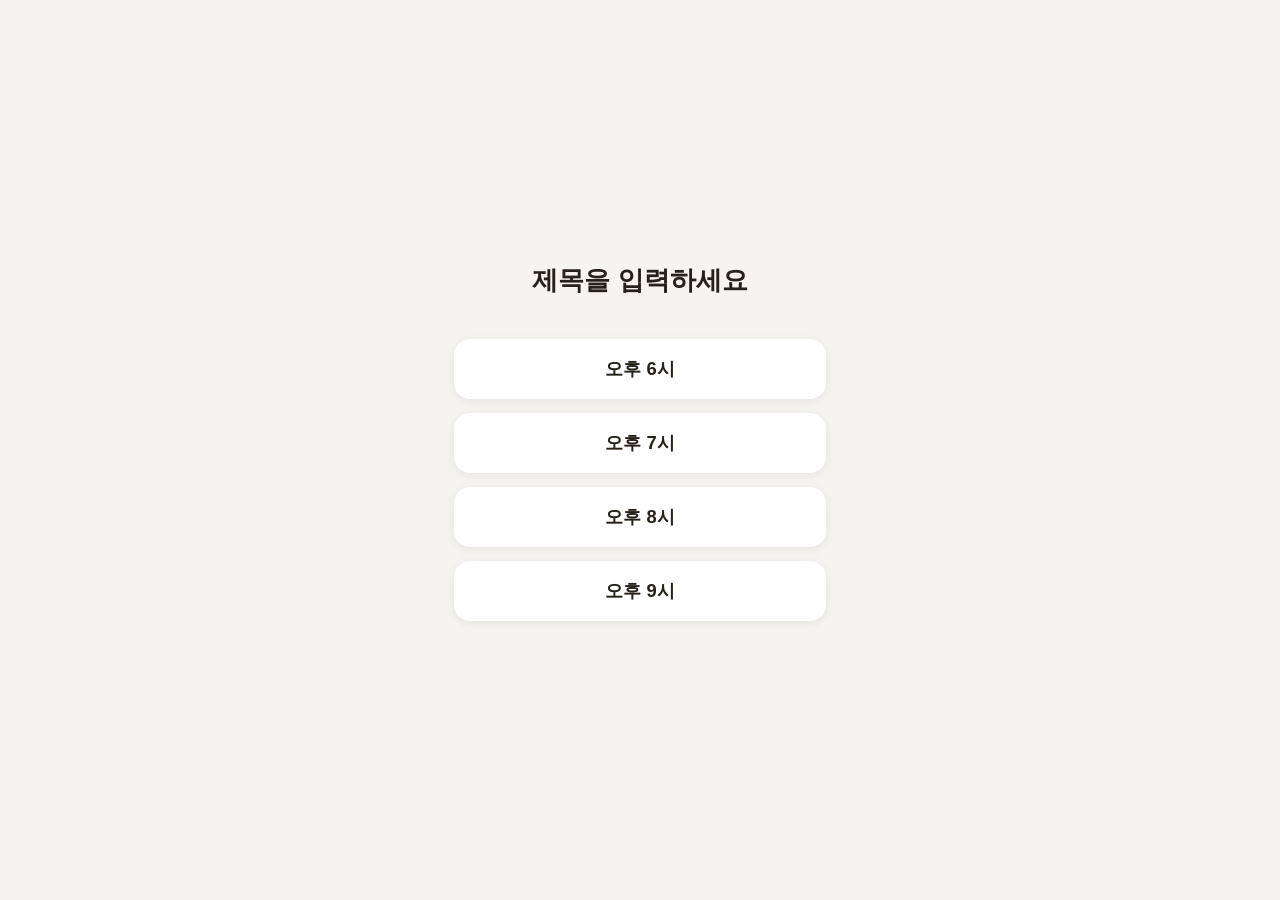
==== index.html @ 17bb186c "시간 선택 웹 페이지 추가 Co-Authored-By: Claude Fable 5 <noreply@anthropic.com>" ====
<!DOCTYPE html>
<html lang="ko">
<head>
  <meta charset="UTF-8" />
  <meta name="viewport" content="width=device-width, initial-scale=1.0, viewport-fit=cover" />
  <title>제목을 입력하세요</title>
  <!-- 카톡 링크 미리보기 -->
  <meta property="og:title" content="제목을 입력하세요" />
  <meta property="og:description" content="설명을 입력하세요" />
  <style>
    * { margin: 0; padding: 0; box-sizing: border-box; }

    html, body {
      height: 100%;
    }

    body {
      font-family: -apple-system, BlinkMacSystemFont, "Apple SD Gothic Neo", "Pretendard", "Noto Sans KR", sans-serif;
      background: #f6f4ef;
      color: #26221b;
      display: flex;
      justify-content: center;
    }

    .container {
      width: 100%;
      max-width: 420px;
      min-height: 100%;
      display: flex;
      flex-direction: column;
      justify-content: center;
      padding: 32px 24px 48px;
    }

    h1 {
      font-size: 1.6rem;
      line-height: 1.4;
      text-align: center;
      margin-bottom: 40px;
      word-break: keep-all;
    }

    .buttons {
      display: flex;
      flex-direction: column;
      gap: 14px;
    }

    .time-btn {
      height: 60px;
      border: none;
      border-radius: 16px;
      background: #ffffff;
      color: #26221b;
      font-size: 1.15rem;
      font-weight: 600;
      font-family: inherit;
      box-shadow: 0 2px 8px rgba(38, 34, 27, 0.08);
      cursor: pointer;
      transition: transform 0.1s ease, background 0.2s ease, color 0.2s ease;
      -webkit-tap-highlight-color: transparent;
    }

    .time-btn:active {
      transform: scale(0.97);
    }

    .time-btn.correct {
      background: #e8632c;
      color: #ffffff;
      animation: pop 0.45s ease;
    }

    @keyframes pop {
      0%   { transform: scale(1); }
      40%  { transform: scale(1.08); }
      100% { transform: scale(1); }
    }

    /* 토스트 */
    #toast {
      position: fixed;
      left: 50%;
      bottom: 48px;
      transform: translate(-50%, 20px);
      max-width: calc(100% - 48px);
      background: rgba(38, 34, 27, 0.92);
      color: #fff;
      font-size: 0.95rem;
      line-height: 1.5;
      padding: 13px 22px;
      border-radius: 999px;
      opacity: 0;
      pointer-events: none;
      transition: opacity 0.25s ease, transform 0.25s ease;
      text-align: center;
      word-break: keep-all;
    }

    #toast.show {
      opacity: 1;
      transform: translate(-50%, 0);
    }

    /* 정답 축하 문구 */
    #congrats {
      position: fixed;
      left: 50%;
      top: 22%;
      transform: translate(-50%, 0) scale(0.6);
      font-size: 2rem;
      font-weight: 800;
      color: #e8632c;
      opacity: 0;
      pointer-events: none;
      transition: opacity 0.3s ease, transform 0.3s cubic-bezier(0.2, 1.4, 0.4, 1);
      text-shadow: 0 2px 12px rgba(232, 99, 44, 0.25);
      white-space: nowrap;
    }

    #congrats.show {
      opacity: 1;
      transform: translate(-50%, 0) scale(1);
    }

    /* 폭죽 캔버스 */
    #confetti {
      position: fixed;
      inset: 0;
      width: 100%;
      height: 100%;
      pointer-events: none;
    }
  </style>
</head>
<body>
  <div class="container">
    <h1 id="title"></h1>
    <div class="buttons">
      <button class="time-btn" data-key="toast6">오후 6시</button>
      <button class="time-btn" data-key="toast7">오후 7시</button>
      <button class="time-btn" data-key="toast8">오후 8시</button>
      <button class="time-btn" data-key="correct" id="answer-btn">오후 9시</button>
    </div>
  </div>

  <canvas id="confetti"></canvas>
  <div id="congrats"></div>
  <div id="toast"></div>

  <script>
    // ===== 문구 설정: 여기만 수정하면 됩니다 =====
    const TEXT = {
      title:   "제목을 입력하세요",
      toast6:  "오후 6시 토스트 메시지",
      toast7:  "오후 7시 토스트 메시지",
      toast8:  "오후 8시 토스트 메시지",
      correct: "정답! 🎉",
    };
    // ============================================

    document.getElementById("title").textContent = TEXT.title;

    // --- 토스트 ---
    const toast = document.getElementById("toast");
    let toastTimer = null;

    function showToast(message) {
      toast.textContent = message;
      toast.classList.remove("show");
      void toast.offsetWidth; // 연타 시 애니메이션 재시작
      toast.classList.add("show");
      clearTimeout(toastTimer);
      toastTimer = setTimeout(() => toast.classList.remove("show"), 2000);
    }

    // --- 폭죽 ---
    const canvas = document.getElementById("confetti");
    const ctx = canvas.getContext("2d");
    const COLORS = ["#e8632c", "#f4b23e", "#4d9d6a", "#3d7bd9", "#d94f70", "#8a5cc9"];
    let particles = [];
    let animating = false;

    function resizeCanvas() {
      canvas.width = window.innerWidth * devicePixelRatio;
      canvas.height = window.innerHeight * devicePixelRatio;
      ctx.setTransform(devicePixelRatio, 0, 0, devicePixelRatio, 0, 0);
    }
    resizeCanvas();
    window.addEventListener("resize", resizeCanvas);

    function burst(x, y, count) {
      for (let i = 0; i < count; i++) {
        const angle = Math.random() * Math.PI * 2;
        const speed = 5 + Math.random() * 9;
        particles.push({
          x, y,
          vx: Math.cos(angle) * speed,
          vy: Math.sin(angle) * speed - 4,
          size: 5 + Math.random() * 6,
          color: COLORS[Math.floor(Math.random() * COLORS.length)],
          rotation: Math.random() * Math.PI * 2,
          spin: (Math.random() - 0.5) * 0.3,
          life: 1,
          decay: 0.008 + Math.random() * 0.008,
        });
      }
    }

    function tick() {
      const w = window.innerWidth;
      const h = window.innerHeight;
      ctx.clearRect(0, 0, w, h);

      particles = particles.filter(p => p.life > 0 && p.y < h + 30);
      for (const p of particles) {
        p.vy += 0.18;      // 중력
        p.vx *= 0.985;     // 공기 저항
        p.x += p.vx;
        p.y += p.vy;
        p.rotation += p.spin;
        p.life -= p.decay;

        ctx.save();
        ctx.globalAlpha = Math.max(p.life, 0);
        ctx.translate(p.x, p.y);
        ctx.rotate(p.rotation);
        ctx.fillStyle = p.color;
        ctx.fillRect(-p.size / 2, -p.size / 2, p.size, p.size * 0.6);
        ctx.restore();
      }

      if (particles.length > 0) {
        requestAnimationFrame(tick);
      } else {
        animating = false;
        ctx.clearRect(0, 0, w, h);
      }
    }

    function fireworks() {
      const w = window.innerWidth;
      const h = window.innerHeight;
      burst(w / 2, h * 0.35, 90);
      setTimeout(() => burst(w * 0.25, h * 0.3, 60), 220);
      setTimeout(() => burst(w * 0.75, h * 0.3, 60), 420);
      if (!animating) {
        animating = true;
        requestAnimationFrame(tick);
      }
    }

    // --- 축하 문구 ---
    const congrats = document.getElementById("congrats");
    let congratsTimer = null;

    function showCongrats() {
      congrats.textContent = TEXT.correct;
      congrats.classList.remove("show");
      void congrats.offsetWidth;
      congrats.classList.add("show");
      clearTimeout(congratsTimer);
      congratsTimer = setTimeout(() => congrats.classList.remove("show"), 2600);
    }

    // --- 버튼 동작 ---
    document.querySelectorAll(".time-btn").forEach(btn => {
      btn.addEventListener("click", () => {
        const key = btn.dataset.key;
        if (key === "correct") {
          btn.classList.remove("correct");
          void btn.offsetWidth;
          btn.classList.add("correct");
          fireworks();
          showCongrats();
        } else {
          showToast(TEXT[key]);
        }
      });
    });
  </script>
</body>
</html>
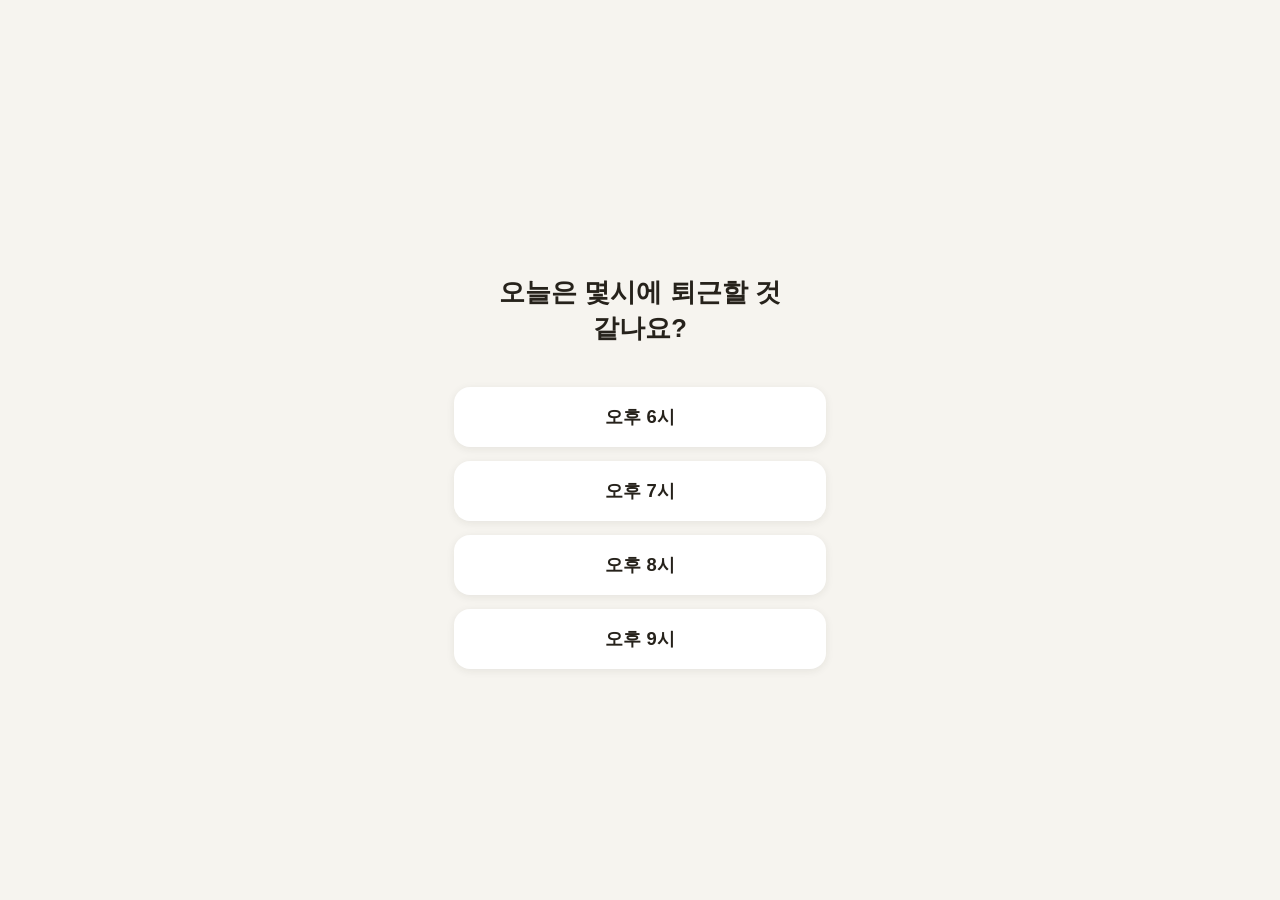
==== commit aa077999: "정답 문구를 제목 위 전용 공간으로 이동, 실제 문구 반영 Co-Authored-By: Claude Fable 5 <noreply@anthropic.com>" ====
--- a/index.html
+++ b/index.html
@@ -3,10 +3,10 @@
 <head>
   <meta charset="UTF-8" />
   <meta name="viewport" content="width=device-width, initial-scale=1.0, viewport-fit=cover" />
-  <title>제목을 입력하세요</title>
+  <title>오늘은 몇시에 퇴근할 것 같나요?</title>
   <!-- 카톡 링크 미리보기 -->
-  <meta property="og:title" content="제목을 입력하세요" />
-  <meta property="og:description" content="설명을 입력하세요" />
+  <meta property="og:title" content="오늘은 몇시에 퇴근할 것 같나요?" />
+  <meta property="og:description" content="버튼을 눌러 정답을 맞혀보세요!" />
   <style>
     * { margin: 0; padding: 0; box-sizing: border-box; }
 
@@ -102,25 +102,25 @@
       transform: translate(-50%, 0);
     }
 
-    /* 정답 축하 문구 */
+    /* 정답 축하 문구: 제목 위 전용 공간 */
     #congrats {
-      position: fixed;
-      left: 50%;
-      top: 22%;
-      transform: translate(-50%, 0) scale(0.6);
+      height: 3rem;
+      display: flex;
+      align-items: center;
+      justify-content: center;
       font-size: 2rem;
       font-weight: 800;
       color: #e8632c;
       opacity: 0;
-      pointer-events: none;
+      transform: scale(0.6);
       transition: opacity 0.3s ease, transform 0.3s cubic-bezier(0.2, 1.4, 0.4, 1);
       text-shadow: 0 2px 12px rgba(232, 99, 44, 0.25);
-      white-space: nowrap;
+      margin-bottom: 12px;
     }
 
     #congrats.show {
       opacity: 1;
-      transform: translate(-50%, 0) scale(1);
+      transform: scale(1);
     }
 
     /* 폭죽 캔버스 */
@@ -135,6 +135,7 @@
 </head>
 <body>
   <div class="container">
+    <div id="congrats"></div>
     <h1 id="title"></h1>
     <div class="buttons">
       <button class="time-btn" data-key="toast6">오후 6시</button>
@@ -145,16 +146,15 @@
   </div>
 
   <canvas id="confetti"></canvas>
-  <div id="congrats"></div>
   <div id="toast"></div>
 
   <script>
     // ===== 문구 설정: 여기만 수정하면 됩니다 =====
     const TEXT = {
-      title:   "제목을 입력하세요",
-      toast6:  "오후 6시 토스트 메시지",
-      toast7:  "오후 7시 토스트 메시지",
-      toast8:  "오후 8시 토스트 메시지",
+      title:   "오늘은 몇시에 퇴근할 것 같나요?",
+      toast6:  "그 시간에 퇴근하기엔 너무 일러요. ㅠㅠ",
+      toast7:  "그 시간에 퇴근하기엔 너무 일러요. ㅠㅠ",
+      toast8:  "그 시간에 퇴근하기엔 너무 일러요. ㅠㅠ",
       correct: "정답! 🎉",
     };
     // ============================================
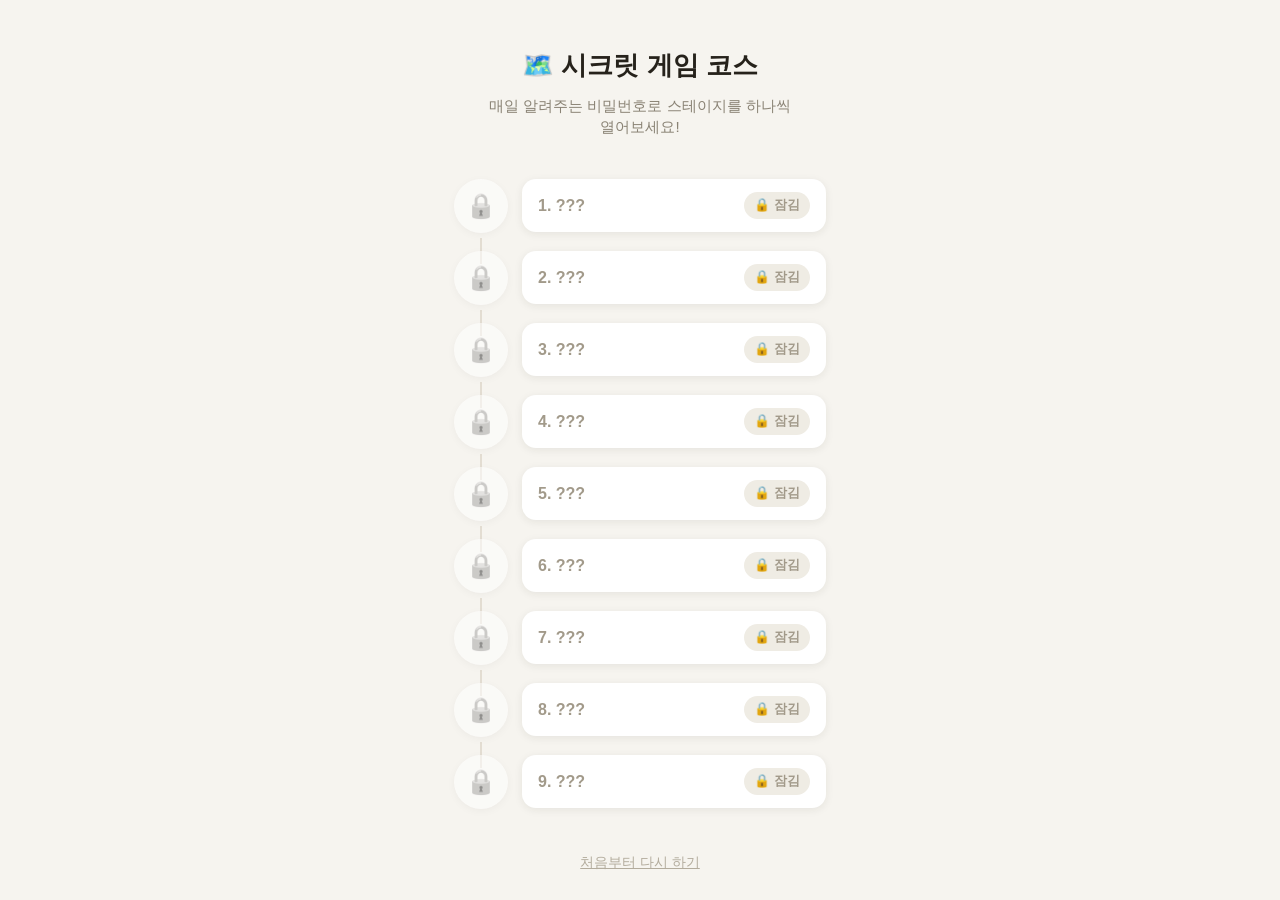
==== commit 0a41d0bc: "스테이지 맵 + 비밀번호 잠금 게임 9종으로 확장 - 루트: 스테이지 맵 (비밀번호 입력 모달, 진행 상태 표시) - 공통 모듈 분리 (assets/config.js, common" ====
--- a/index.html
+++ b/index.html
@@ -3,281 +3,327 @@
 <head>
   <meta charset="UTF-8" />
   <meta name="viewport" content="width=device-width, initial-scale=1.0, viewport-fit=cover" />
-  <title>오늘은 몇시에 퇴근할 것 같나요?</title>
+  <title>시크릿 게임 코스</title>
   <!-- 카톡 링크 미리보기 -->
-  <meta property="og:title" content="오늘은 몇시에 퇴근할 것 같나요?" />
-  <meta property="og:description" content="버튼을 눌러 정답을 맞혀보세요!" />
+  <meta property="og:title" content="시크릿 게임 코스" />
+  <meta property="og:description" content="매일 하나씩, 비밀번호로 스테이지를 열어보세요!" />
+  <link rel="stylesheet" href="assets/common.css" />
   <style>
-    * { margin: 0; padding: 0; box-sizing: border-box; }
-
-    html, body {
-      height: 100%;
-    }
-
-    body {
-      font-family: -apple-system, BlinkMacSystemFont, "Apple SD Gothic Neo", "Pretendard", "Noto Sans KR", sans-serif;
-      background: #f6f4ef;
-      color: #26221b;
+    .container { justify-content: flex-start; padding-top: 48px; }
+
+    .subtitle {
+      text-align: center;
+      color: #8a8375;
+      font-size: 0.95rem;
+      margin: -28px 0 32px;
+      word-break: keep-all;
+    }
+
+    /* 전체 클리어 배너 */
+    #all-clear {
+      display: none;
+      background: #e8632c;
+      color: #fff;
+      border-radius: 16px;
+      padding: 16px 20px;
+      text-align: center;
+      font-weight: 700;
+      font-size: 1.05rem;
+      margin-bottom: 28px;
+      box-shadow: 0 6px 18px rgba(232, 99, 44, 0.3);
+      word-break: keep-all;
+    }
+    #all-clear.show { display: block; animation: pop 0.45s ease; }
+
+    /* 스테이지 타임라인 */
+    .stage-list { list-style: none; display: flex; flex-direction: column; }
+
+    .stage-item {
       display: flex;
-      justify-content: center;
-    }
-
-    .container {
-      width: 100%;
-      max-width: 420px;
-      min-height: 100%;
-      display: flex;
-      flex-direction: column;
-      justify-content: center;
-      padding: 32px 24px 48px;
-    }
-
-    h1 {
-      font-size: 1.6rem;
-      line-height: 1.4;
-      text-align: center;
-      margin-bottom: 40px;
-      word-break: keep-all;
-    }
-
-    .buttons {
-      display: flex;
-      flex-direction: column;
+      align-items: center;
       gap: 14px;
-    }
-
-    .time-btn {
-      height: 60px;
-      border: none;
-      border-radius: 16px;
-      background: #ffffff;
-      color: #26221b;
-      font-size: 1.15rem;
-      font-weight: 600;
-      font-family: inherit;
-      box-shadow: 0 2px 8px rgba(38, 34, 27, 0.08);
-      cursor: pointer;
-      transition: transform 0.1s ease, background 0.2s ease, color 0.2s ease;
-      -webkit-tap-highlight-color: transparent;
-    }
-
-    .time-btn:active {
-      transform: scale(0.97);
-    }
-
-    .time-btn.correct {
-      background: #e8632c;
-      color: #ffffff;
-      animation: pop 0.45s ease;
-    }
-
-    @keyframes pop {
-      0%   { transform: scale(1); }
-      40%  { transform: scale(1.08); }
-      100% { transform: scale(1); }
-    }
-
-    /* 토스트 */
-    #toast {
-      position: fixed;
-      left: 50%;
-      bottom: 48px;
-      transform: translate(-50%, 20px);
-      max-width: calc(100% - 48px);
-      background: rgba(38, 34, 27, 0.92);
-      color: #fff;
-      font-size: 0.95rem;
-      line-height: 1.5;
-      padding: 13px 22px;
-      border-radius: 999px;
-      opacity: 0;
-      pointer-events: none;
-      transition: opacity 0.25s ease, transform 0.25s ease;
-      text-align: center;
-      word-break: keep-all;
-    }
-
-    #toast.show {
-      opacity: 1;
-      transform: translate(-50%, 0);
-    }
-
-    /* 정답 축하 문구: 제목 위 전용 공간 */
-    #congrats {
-      height: 3rem;
+      padding: 9px 0;
+      position: relative;
+    }
+    .stage-item:not(:last-child)::after {
+      content: "";
+      position: absolute;
+      left: 26px;
+      top: calc(50% + 32px);
+      height: calc(100% - 46px);
+      width: 2px;
+      background: #e3ddd2;
+    }
+
+    .stage-node {
+      width: 54px;
+      height: 54px;
+      border-radius: 50%;
+      background: #fff;
       display: flex;
       align-items: center;
       justify-content: center;
-      font-size: 2rem;
-      font-weight: 800;
-      color: #e8632c;
-      opacity: 0;
-      transform: scale(0.6);
-      transition: opacity 0.3s ease, transform 0.3s cubic-bezier(0.2, 1.4, 0.4, 1);
-      text-shadow: 0 2px 12px rgba(232, 99, 44, 0.25);
-      margin-bottom: 12px;
-    }
-
-    #congrats.show {
-      opacity: 1;
-      transform: scale(1);
-    }
-
-    /* 폭죽 캔버스 */
-    #confetti {
+      font-size: 1.5rem;
+      box-shadow: 0 2px 8px rgba(38, 34, 27, 0.08);
+      flex-shrink: 0;
+      z-index: 1;
+    }
+
+    .stage-card {
+      flex: 1;
+      background: #fff;
+      border: none;
+      border-radius: 14px;
+      padding: 13px 16px;
+      box-shadow: 0 2px 8px rgba(38, 34, 27, 0.08);
+      display: flex;
+      justify-content: space-between;
+      align-items: center;
+      gap: 8px;
+      cursor: pointer;
+      font-family: inherit;
+      font-size: 1rem;
+      color: inherit;
+      text-align: left;
+      transition: transform 0.1s ease;
+      -webkit-tap-highlight-color: transparent;
+    }
+    .stage-card:active { transform: scale(0.97); }
+
+    .stage-name { font-weight: 600; word-break: keep-all; }
+
+    .stage-badge {
+      font-size: 0.8rem;
+      font-weight: 600;
+      padding: 5px 10px;
+      border-radius: 999px;
+      flex-shrink: 0;
+      white-space: nowrap;
+    }
+
+    .stage-item.locked .stage-node { filter: grayscale(1); opacity: 0.55; }
+    .stage-item.locked .stage-name { color: #a29a8a; }
+    .stage-item.locked .stage-badge { background: #efece4; color: #a29a8a; }
+
+    .stage-item.open .stage-badge { background: #fdeadf; color: #e8632c; }
+
+    .stage-item.cleared .stage-badge { background: #e4f2e9; color: #3c8659; }
+    .stage-item.cleared .stage-card { box-shadow: inset 0 0 0 2px #bfe0cc, 0 2px 8px rgba(38, 34, 27, 0.06); }
+
+    .reset-link {
+      margin-top: 36px;
+      text-align: center;
+      font-size: 0.85rem;
+      color: #b3ac9d;
+      text-decoration: underline;
+      cursor: pointer;
+      background: none;
+      border: none;
+      font-family: inherit;
+    }
+
+    /* 비밀번호 모달 */
+    #modal-overlay {
       position: fixed;
       inset: 0;
+      background: rgba(38, 34, 27, 0.5);
+      display: none;
+      align-items: center;
+      justify-content: center;
+      padding: 24px;
+      z-index: 800;
+    }
+    #modal-overlay.show { display: flex; }
+
+    .modal {
       width: 100%;
-      height: 100%;
-      pointer-events: none;
-    }
+      max-width: 340px;
+      background: #fff;
+      border-radius: 20px;
+      padding: 28px 24px 24px;
+      text-align: center;
+      box-shadow: 0 12px 40px rgba(38, 34, 27, 0.25);
+    }
+    .modal.shake { animation: shake 0.4s ease; }
+
+    @keyframes shake {
+      0%, 100% { transform: translateX(0); }
+      20% { transform: translateX(-10px); }
+      40% { transform: translateX(10px); }
+      60% { transform: translateX(-7px); }
+      80% { transform: translateX(7px); }
+    }
+
+    .modal .modal-emoji { font-size: 2.4rem; margin-bottom: 8px; }
+    .modal h2 { font-size: 1.15rem; margin-bottom: 4px; word-break: keep-all; }
+    .modal p { font-size: 0.9rem; color: #8a8375; margin-bottom: 18px; word-break: keep-all; }
+
+    .modal input {
+      width: 100%;
+      height: 52px;
+      border: 2px solid #e3ddd2;
+      border-radius: 12px;
+      font-size: 1.2rem;
+      font-family: inherit;
+      text-align: center;
+      outline: none;
+      margin-bottom: 14px;
+    }
+    .modal input:focus { border-color: #e8632c; }
+
+    .modal-buttons { display: flex; gap: 10px; }
+    .modal-buttons .btn { flex: 1; min-height: 50px; font-size: 1rem; }
   </style>
 </head>
 <body>
   <div class="container">
-    <div id="congrats"></div>
     <h1 id="title"></h1>
-    <div class="buttons">
-      <button class="time-btn" data-key="toast6">오후 6시</button>
-      <button class="time-btn" data-key="toast7">오후 7시</button>
-      <button class="time-btn" data-key="toast8">오후 8시</button>
-      <button class="time-btn" data-key="correct" id="answer-btn">오후 9시</button>
+    <p class="subtitle" id="subtitle"></p>
+    <div id="all-clear"></div>
+    <ol class="stage-list" id="stage-list"></ol>
+    <button class="reset-link" id="reset-btn">처음부터 다시 하기</button>
+  </div>
+
+  <div id="modal-overlay">
+    <div class="modal" id="modal">
+      <div class="modal-emoji" id="modal-emoji">🔒</div>
+      <h2 id="modal-title"></h2>
+      <p id="modal-desc"></p>
+      <input type="text" id="pw-input" autocomplete="off" autocapitalize="off" placeholder="비밀번호" />
+      <div class="modal-buttons">
+        <button class="btn" id="modal-cancel">취소</button>
+        <button class="btn primary" id="modal-ok">확인</button>
+      </div>
     </div>
   </div>
 
-  <canvas id="confetti"></canvas>
-  <div id="toast"></div>
-
+  <script src="assets/config.js"></script>
+  <script src="assets/common.js"></script>
   <script>
     // ===== 문구 설정: 여기만 수정하면 됩니다 =====
     const TEXT = {
-      title:   "오늘은 몇시에 퇴근할 것 같나요?",
-      toast6:  "그 시간에 퇴근하기엔 너무 일러요. ㅠㅠ",
-      toast7:  "그 시간에 퇴근하기엔 너무 일러요. ㅠㅠ",
-      toast8:  "그 시간에 퇴근하기엔 너무 일러요. ㅠㅠ",
-      correct: "정답! 🎉",
+      title:      "🗺️ 시크릿 게임 코스",
+      subtitle:   "매일 알려주는 비밀번호로 스테이지를 하나씩 열어보세요!",
+      lockedName: "???",                       // 잠긴 스테이지 이름 표시
+      badgeLocked:  "🔒 잠김",
+      badgeOpen:    "플레이 →",
+      badgeCleared: "클리어 ✔️",
+      modalTitle:   "비밀 스테이지",
+      modalDesc:    "비밀번호를 입력하면 게임이 열려요",
+      wrongPw:      "비밀번호가 틀렸어요! 🙅",
+      unlocked:     "잠금 해제! 게임으로 이동합니다 🎉",
+      allClear:     "🎊 모든 스테이지 클리어! 축하합니다 🎊",
+      resetConfirm: "정말 모든 진행 상황을 초기화할까요?",
     };
     // ============================================
 
     document.getElementById("title").textContent = TEXT.title;
-
-    // --- 토스트 ---
-    const toast = document.getElementById("toast");
-    let toastTimer = null;
-
-    function showToast(message) {
-      toast.textContent = message;
-      toast.classList.remove("show");
-      void toast.offsetWidth; // 연타 시 애니메이션 재시작
-      toast.classList.add("show");
-      clearTimeout(toastTimer);
-      toastTimer = setTimeout(() => toast.classList.remove("show"), 2000);
-    }
-
-    // --- 폭죽 ---
-    const canvas = document.getElementById("confetti");
-    const ctx = canvas.getContext("2d");
-    const COLORS = ["#e8632c", "#f4b23e", "#4d9d6a", "#3d7bd9", "#d94f70", "#8a5cc9"];
-    let particles = [];
-    let animating = false;
-
-    function resizeCanvas() {
-      canvas.width = window.innerWidth * devicePixelRatio;
-      canvas.height = window.innerHeight * devicePixelRatio;
-      ctx.setTransform(devicePixelRatio, 0, 0, devicePixelRatio, 0, 0);
-    }
-    resizeCanvas();
-    window.addEventListener("resize", resizeCanvas);
-
-    function burst(x, y, count) {
-      for (let i = 0; i < count; i++) {
-        const angle = Math.random() * Math.PI * 2;
-        const speed = 5 + Math.random() * 9;
-        particles.push({
-          x, y,
-          vx: Math.cos(angle) * speed,
-          vy: Math.sin(angle) * speed - 4,
-          size: 5 + Math.random() * 6,
-          color: COLORS[Math.floor(Math.random() * COLORS.length)],
-          rotation: Math.random() * Math.PI * 2,
-          spin: (Math.random() - 0.5) * 0.3,
-          life: 1,
-          decay: 0.008 + Math.random() * 0.008,
+    document.getElementById("subtitle").textContent = TEXT.subtitle;
+
+    const listEl = document.getElementById("stage-list");
+    const overlay = document.getElementById("modal-overlay");
+    const modal = document.getElementById("modal");
+    const pwInput = document.getElementById("pw-input");
+    let modalStage = null;
+    let checking = false;
+
+    function renderList() {
+      listEl.innerHTML = "";
+      for (const s of STAGES) {
+        const unlocked = Progress.isUnlocked(s.n);
+        const cleared = Progress.isCleared(s.n);
+        const state = cleared ? "cleared" : unlocked ? "open" : "locked";
+
+        const li = document.createElement("li");
+        li.className = "stage-item " + state;
+
+        const node = document.createElement("div");
+        node.className = "stage-node";
+        node.textContent = unlocked ? s.emoji : "🔒";
+
+        const card = document.createElement("button");
+        card.className = "stage-card";
+        card.innerHTML =
+          '<span class="stage-name">' + s.n + ". " + (unlocked ? s.name : TEXT.lockedName) + "</span>" +
+          '<span class="stage-badge">' +
+          (cleared ? TEXT.badgeCleared : unlocked ? TEXT.badgeOpen : TEXT.badgeLocked) +
+          "</span>";
+        card.addEventListener("click", () => {
+          if (unlocked) {
+            location.href = "stage" + s.n + "/";
+          } else {
+            openModal(s);
+          }
         });
+
+        li.appendChild(node);
+        li.appendChild(card);
+        listEl.appendChild(li);
       }
-    }
-
-    function tick() {
-      const w = window.innerWidth;
-      const h = window.innerHeight;
-      ctx.clearRect(0, 0, w, h);
-
-      particles = particles.filter(p => p.life > 0 && p.y < h + 30);
-      for (const p of particles) {
-        p.vy += 0.18;      // 중력
-        p.vx *= 0.985;     // 공기 저항
-        p.x += p.vx;
-        p.y += p.vy;
-        p.rotation += p.spin;
-        p.life -= p.decay;
-
-        ctx.save();
-        ctx.globalAlpha = Math.max(p.life, 0);
-        ctx.translate(p.x, p.y);
-        ctx.rotate(p.rotation);
-        ctx.fillStyle = p.color;
-        ctx.fillRect(-p.size / 2, -p.size / 2, p.size, p.size * 0.6);
-        ctx.restore();
+
+      const allCleared = STAGES.every(s => Progress.isCleared(s.n));
+      const banner = document.getElementById("all-clear");
+      if (allCleared) {
+        banner.textContent = TEXT.allClear;
+        if (!banner.classList.contains("show")) {
+          banner.classList.add("show");
+          grandFinale();
+        }
       }
-
-      if (particles.length > 0) {
-        requestAnimationFrame(tick);
+    }
+
+    function openModal(stage) {
+      modalStage = stage;
+      document.getElementById("modal-title").textContent = TEXT.modalTitle + " " + stage.n;
+      document.getElementById("modal-desc").textContent = TEXT.modalDesc;
+      pwInput.value = "";
+      overlay.classList.add("show");
+      setTimeout(() => pwInput.focus(), 100);
+    }
+
+    function closeModal() {
+      overlay.classList.remove("show");
+      modalStage = null;
+    }
+
+    async function tryUnlock() {
+      if (!modalStage || checking) return;
+      const value = pwInput.value.trim();
+      if (!value) return;
+      checking = true;
+      const hash = await sha256(value);
+      checking = false;
+      if (hash === modalStage.passwordHash) {
+        const n = modalStage.n;
+        Progress.unlock(n);
+        closeModal();
+        fireworks();
+        showToast(TEXT.unlocked);
+        setTimeout(() => { location.href = "stage" + n + "/"; }, 1100);
       } else {
-        animating = false;
-        ctx.clearRect(0, 0, w, h);
+        modal.classList.remove("shake");
+        void modal.offsetWidth;
+        modal.classList.add("shake");
+        showToast(TEXT.wrongPw);
+        pwInput.value = "";
+        pwInput.focus();
       }
     }
 
-    function fireworks() {
-      const w = window.innerWidth;
-      const h = window.innerHeight;
-      burst(w / 2, h * 0.35, 90);
-      setTimeout(() => burst(w * 0.25, h * 0.3, 60), 220);
-      setTimeout(() => burst(w * 0.75, h * 0.3, 60), 420);
-      if (!animating) {
-        animating = true;
-        requestAnimationFrame(tick);
+    document.getElementById("modal-ok").addEventListener("click", tryUnlock);
+    pwInput.addEventListener("keydown", e => { if (e.key === "Enter") tryUnlock(); });
+    document.getElementById("modal-cancel").addEventListener("click", closeModal);
+    overlay.addEventListener("click", e => { if (e.target === overlay) closeModal(); });
+
+    document.getElementById("reset-btn").addEventListener("click", () => {
+      if (confirm(TEXT.resetConfirm)) {
+        Progress.reset();
+        renderList();
+        showToast("초기화되었습니다");
       }
-    }
-
-    // --- 축하 문구 ---
-    const congrats = document.getElementById("congrats");
-    let congratsTimer = null;
-
-    function showCongrats() {
-      congrats.textContent = TEXT.correct;
-      congrats.classList.remove("show");
-      void congrats.offsetWidth;
-      congrats.classList.add("show");
-      clearTimeout(congratsTimer);
-      congratsTimer = setTimeout(() => congrats.classList.remove("show"), 2600);
-    }
-
-    // --- 버튼 동작 ---
-    document.querySelectorAll(".time-btn").forEach(btn => {
-      btn.addEventListener("click", () => {
-        const key = btn.dataset.key;
-        if (key === "correct") {
-          btn.classList.remove("correct");
-          void btn.offsetWidth;
-          btn.classList.add("correct");
-          fireworks();
-          showCongrats();
-        } else {
-          showToast(TEXT[key]);
-        }
-      });
     });
+
+    renderList();
   </script>
 </body>
 </html>
--- a/assets/common.css
+++ b/assets/common.css
@@ -0,0 +1,131 @@
+* { margin: 0; padding: 0; box-sizing: border-box; }
+
+html, body { height: 100%; }
+
+body {
+  font-family: -apple-system, BlinkMacSystemFont, "Apple SD Gothic Neo", "Pretendard", "Noto Sans KR", sans-serif;
+  background: #f6f4ef;
+  color: #26221b;
+  display: flex;
+  justify-content: center;
+}
+
+.container {
+  width: 100%;
+  max-width: 420px;
+  min-height: 100%;
+  display: flex;
+  flex-direction: column;
+  justify-content: center;
+  padding: 32px 24px 48px;
+}
+
+h1 {
+  font-size: 1.6rem;
+  line-height: 1.4;
+  text-align: center;
+  margin-bottom: 40px;
+  word-break: keep-all;
+}
+
+.btn {
+  min-height: 60px;
+  padding: 0 20px;
+  border: none;
+  border-radius: 16px;
+  background: #ffffff;
+  color: #26221b;
+  font-size: 1.15rem;
+  font-weight: 600;
+  font-family: inherit;
+  box-shadow: 0 2px 8px rgba(38, 34, 27, 0.08);
+  cursor: pointer;
+  transition: transform 0.1s ease, background 0.2s ease, color 0.2s ease;
+  -webkit-tap-highlight-color: transparent;
+}
+
+.btn:active { transform: scale(0.97); }
+
+.btn.primary { background: #e8632c; color: #ffffff; }
+
+@keyframes pop {
+  0%   { transform: scale(1); }
+  40%  { transform: scale(1.08); }
+  100% { transform: scale(1); }
+}
+.pop { animation: pop 0.45s ease; }
+
+/* 토스트 (common.js가 생성) */
+#toast {
+  position: fixed;
+  left: 50%;
+  bottom: 48px;
+  transform: translate(-50%, 20px);
+  max-width: calc(100% - 48px);
+  background: rgba(38, 34, 27, 0.92);
+  color: #fff;
+  font-size: 0.95rem;
+  line-height: 1.5;
+  padding: 13px 22px;
+  border-radius: 999px;
+  opacity: 0;
+  pointer-events: none;
+  transition: opacity 0.25s ease, transform 0.25s ease;
+  text-align: center;
+  word-break: keep-all;
+  z-index: 1000;
+}
+#toast.show { opacity: 1; transform: translate(-50%, 0); }
+
+/* 축하 문구: 제목 위 전용 공간 */
+#congrats {
+  height: 3rem;
+  display: flex;
+  align-items: center;
+  justify-content: center;
+  font-size: 2rem;
+  font-weight: 800;
+  color: #e8632c;
+  opacity: 0;
+  transform: scale(0.6);
+  transition: opacity 0.3s ease, transform 0.3s cubic-bezier(0.2, 1.4, 0.4, 1);
+  text-shadow: 0 2px 12px rgba(232, 99, 44, 0.25);
+  margin-bottom: 12px;
+}
+#congrats.show { opacity: 1; transform: scale(1); }
+
+/* 폭죽 캔버스 (common.js가 생성) */
+#confetti {
+  position: fixed;
+  inset: 0;
+  width: 100%;
+  height: 100%;
+  pointer-events: none;
+  z-index: 900;
+}
+
+/* 클리어 후 하단 바 (common.js가 생성) */
+#complete-bar {
+  position: fixed;
+  left: 50%;
+  bottom: 24px;
+  transform: translate(-50%, 100px);
+  width: calc(100% - 48px);
+  max-width: 372px;
+  z-index: 950;
+  transition: transform 0.45s cubic-bezier(0.2, 1.2, 0.4, 1);
+}
+#complete-bar.show { transform: translate(-50%, 0); }
+#complete-bar a {
+  display: flex;
+  align-items: center;
+  justify-content: center;
+  height: 56px;
+  border-radius: 16px;
+  background: #26221b;
+  color: #fff;
+  font-size: 1.05rem;
+  font-weight: 600;
+  text-decoration: none;
+  box-shadow: 0 6px 18px rgba(38, 34, 27, 0.25);
+}
